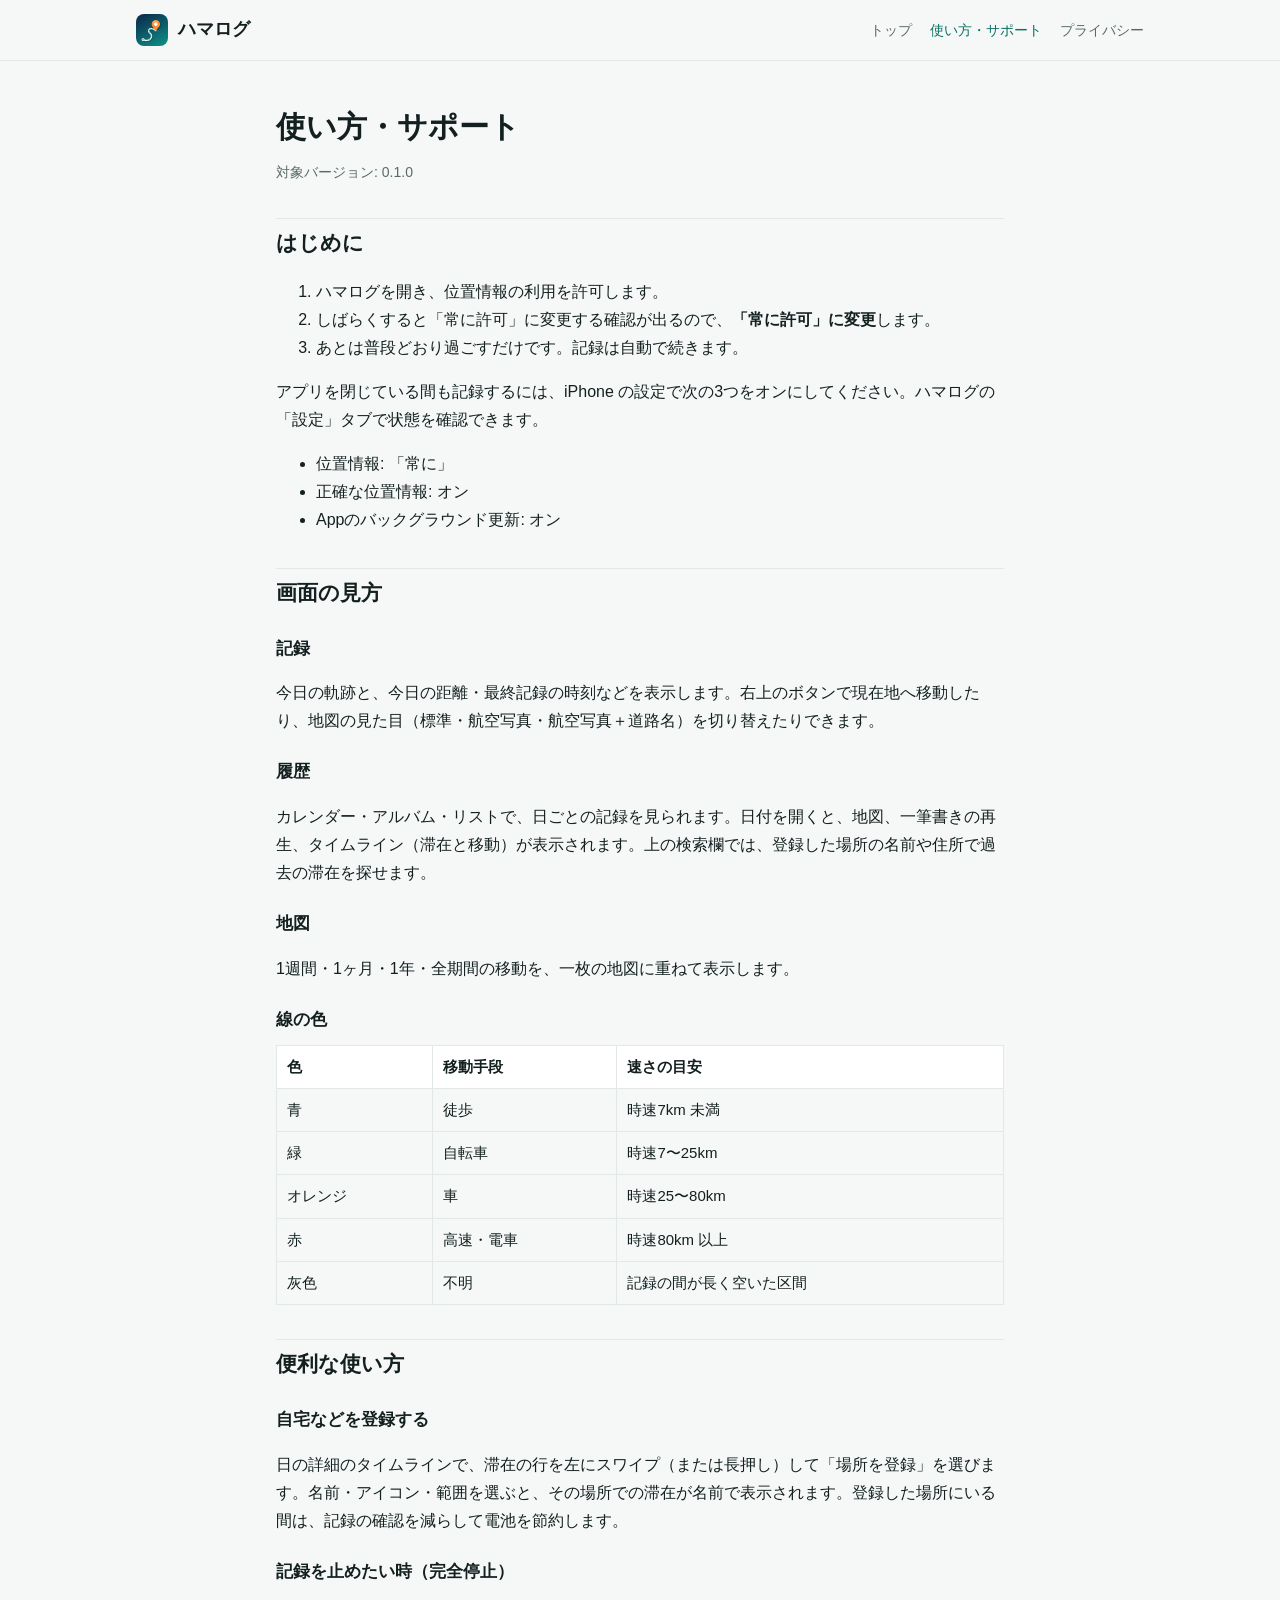
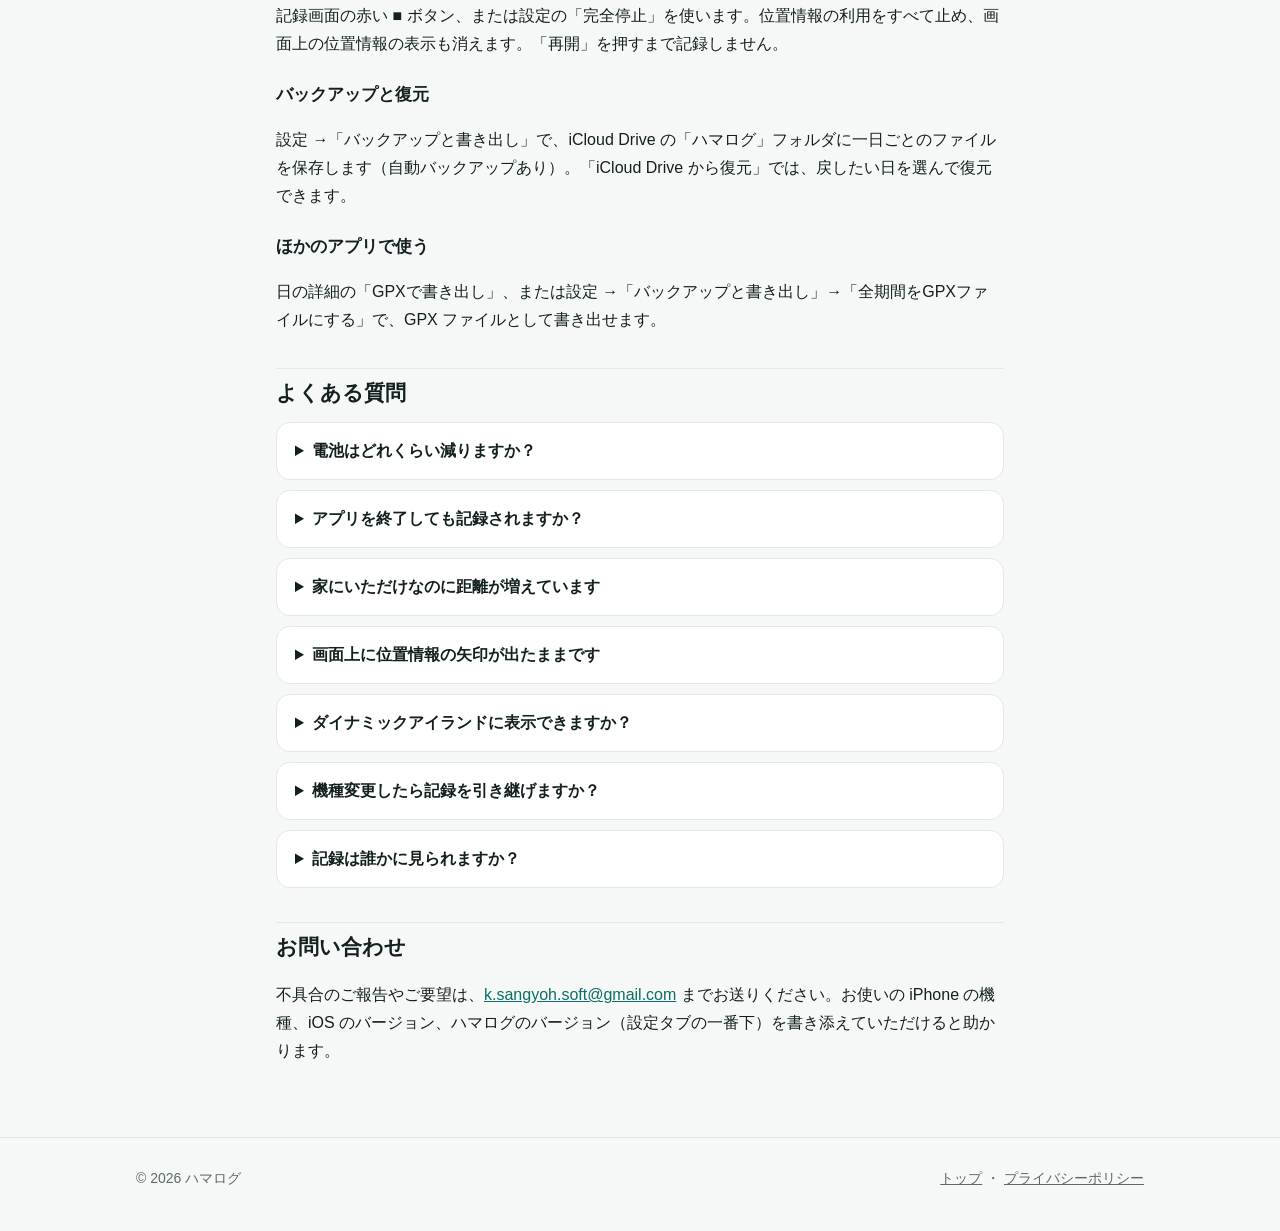
==== support.html @ 606d51f3 "ハマログ 公式サイト（トップ・使い方・プライバシーポリシー） Co-Authored-By: Claude Opus 5.5 <noreply@anthropic.com>" ====
<!doctype html>
<html lang="ja">
<head>
  <meta charset="utf-8">
  <meta name="viewport" content="width=device-width, initial-scale=1">
  <title>使い方・サポート - ハマログ</title>
  <meta name="description" content="ハマログの使い方、よくある質問、お問い合わせ先。">
  <link rel="icon" href="assets/favicon.png">
  <link rel="stylesheet" href="style.css">
</head>
<body>
  <header class="site-header">
    <div class="wrap">
      <a class="brand" href="./"><img src="assets/app-icon.png" alt="">ハマログ</a>
      <nav>
        <a href="./" class="hide-sm">トップ</a>
        <a href="support.html" aria-current="page">使い方・サポート</a>
        <a href="privacy.html">プライバシー</a>
      </nav>
    </div>
  </header>

  <main class="doc">
    <div class="wrap">
      <h1>使い方・サポート</h1>
      <p class="date">対象バージョン: 0.1.0</p>

      <h2>はじめに</h2>
      <ol>
        <li>ハマログを開き、位置情報の利用を許可します。</li>
        <li>しばらくすると「常に許可」に変更する確認が出るので、<strong>「常に許可」に変更</strong>します。</li>
        <li>あとは普段どおり過ごすだけです。記録は自動で続きます。</li>
      </ol>
      <p>アプリを閉じている間も記録するには、iPhone の設定で次の3つをオンにしてください。ハマログの「設定」タブで状態を確認できます。</p>
      <ul>
        <li>位置情報: 「常に」</li>
        <li>正確な位置情報: オン</li>
        <li>Appのバックグラウンド更新: オン</li>
      </ul>

      <h2>画面の見方</h2>
      <h3>記録</h3>
      <p>今日の軌跡と、今日の距離・最終記録の時刻などを表示します。右上のボタンで現在地へ移動したり、地図の見た目（標準・航空写真・航空写真＋道路名）を切り替えたりできます。</p>
      <h3>履歴</h3>
      <p>カレンダー・アルバム・リストで、日ごとの記録を見られます。日付を開くと、地図、一筆書きの再生、タイムライン（滞在と移動）が表示されます。上の検索欄では、登録した場所の名前や住所で過去の滞在を探せます。</p>
      <h3>地図</h3>
      <p>1週間・1ヶ月・1年・全期間の移動を、一枚の地図に重ねて表示します。</p>
      <h3>線の色</h3>
      <table>
        <tr><th>色</th><th>移動手段</th><th>速さの目安</th></tr>
        <tr><td>青</td><td>徒歩</td><td>時速7km 未満</td></tr>
        <tr><td>緑</td><td>自転車</td><td>時速7〜25km</td></tr>
        <tr><td>オレンジ</td><td>車</td><td>時速25〜80km</td></tr>
        <tr><td>赤</td><td>高速・電車</td><td>時速80km 以上</td></tr>
        <tr><td>灰色</td><td>不明</td><td>記録の間が長く空いた区間</td></tr>
      </table>

      <h2>便利な使い方</h2>
      <h3>自宅などを登録する</h3>
      <p>日の詳細のタイムラインで、滞在の行を左にスワイプ（または長押し）して「場所を登録」を選びます。名前・アイコン・範囲を選ぶと、その場所での滞在が名前で表示されます。登録した場所にいる間は、記録の確認を減らして電池を節約します。</p>
      <h3>記録を止めたい時（完全停止）</h3>
      <p>記録画面の赤い ■ ボタン、または設定の「完全停止」を使います。位置情報の利用をすべて止め、画面上の位置情報の表示も消えます。「再開」を押すまで記録しません。</p>
      <h3>バックアップと復元</h3>
      <p>設定 →「バックアップと書き出し」で、iCloud Drive の「ハマログ」フォルダに一日ごとのファイルを保存します（自動バックアップあり）。「iCloud Drive から復元」では、戻したい日を選んで復元できます。</p>
      <h3>ほかのアプリで使う</h3>
      <p>日の詳細の「GPXで書き出し」、または設定 →「バックアップと書き出し」→「全期間をGPXファイルにする」で、GPX ファイルとして書き出せます。</p>

      <h2>よくある質問</h2>
      <details>
        <summary>電池はどれくらい減りますか？</summary>
        <p>標準の「2分ごと」では、必要な時だけ数秒間 GPS を使うため、減りは少なめです。開発時の計測では、約4時間半の利用で1%でした。「連続（約1秒ごと）」にすると電池の消費が大きく増えます。</p>
      </details>
      <details>
        <summary>アプリを終了しても記録されますか？</summary>
        <p>はい。最後に記録した地点から約150m 移動すると、iPhone がハマログを起こして記録を再開します。終了してから動き出すまでの間は記録されません。位置情報が「常に」で、Appのバックグラウンド更新がオンである必要があります。</p>
      </details>
      <details>
        <summary>家にいただけなのに距離が増えています</summary>
        <p>GPS は止まっていても位置が少しずつぶれます。設定の「止まっている時の誤差を補正」をオンにし、「記録済みの日の距離を計算し直す」を押してください。</p>
      </details>
      <details>
        <summary>画面上に位置情報の矢印が出たままです</summary>
        <p>記録を続けている間は、iPhone が「位置情報を使っている」ことを知らせる表示を出します。位置情報が「常に」の場合は、設定の「位置情報の表示を控えめにする」で目立たなくできます。すべて消したい時は「完全停止」を使ってください。</p>
      </details>
      <details>
        <summary>ダイナミックアイランドに表示できますか？</summary>
        <p>設定 →「ダイナミックアイランド」→「移動中を表示」をオンにすると、動き出した時に進む向きの矢印と距離を表示します。表示をタップするとハマログが開きます（iPhone の仕組み上、開かないようにはできません）。</p>
      </details>
      <details>
        <summary>機種変更したら記録を引き継げますか？</summary>
        <p>前の iPhone で「今すぐバックアップ」を行い、新しい iPhone で同じ Apple アカウントにサインインして、「iCloud Drive から復元」を選んでください。</p>
      </details>
      <details>
        <summary>記録は誰かに見られますか？</summary>
        <p>いいえ。記録は iPhone の中と、あなた自身の iCloud Drive にだけ保存され、開発者に送られることはありません。詳しくは<a href="privacy.html">プライバシーポリシー</a>をご覧ください。</p>
      </details>

      <h2>お問い合わせ</h2>
      <p>不具合のご報告やご要望は、<a href="mailto:k.sangyoh.soft@gmail.com">k.sangyoh.soft@gmail.com</a> までお送りください。お使いの iPhone の機種、iOS のバージョン、ハマログのバージョン（設定タブの一番下）を書き添えていただけると助かります。</p>
    </div>
  </main>

  <footer>
    <div class="wrap">
      <span>© 2026 ハマログ</span>
      <span><a href="./">トップ</a> ・ <a href="privacy.html">プライバシーポリシー</a></span>
    </div>
  </footer>
</body>
</html>
---- style.css ----
:root {
  --bg: #f6f8f8;
  --surface: #ffffff;
  --text: #13201f;
  --muted: #5b6b69;
  --accent: #0d9488;
  --accent-ink: #0b6f66;
  --line: #e2e8e7;
  --walk: #0a84ff;
  --bike: #30b350;
  --car: #ff9500;
  --fast: #ff3b30;
  --shadow: 0 10px 30px rgba(15, 40, 38, 0.08);
}
@media (prefers-color-scheme: dark) {
  :root {
    --bg: #0e1515;
    --surface: #172121;
    --text: #e8efee;
    --muted: #9fb1ae;
    --accent: #2dd4bf;
    --accent-ink: #5eead4;
    --line: #253332;
    --shadow: 0 10px 30px rgba(0, 0, 0, 0.35);
  }
}

* { box-sizing: border-box; }
html { -webkit-text-size-adjust: 100%; }
body {
  margin: 0;
  background: var(--bg);
  color: var(--text);
  font-family: -apple-system, BlinkMacSystemFont, "Hiragino Sans", "Hiragino Kaku Gothic ProN", "Noto Sans JP", sans-serif;
  line-height: 1.75;
}
a { color: var(--accent-ink); }
img { max-width: 100%; display: block; }

.wrap { max-width: 1040px; margin: 0 auto; padding: 0 16px; }

/* ヘッダー */
.site-header {
  position: sticky; top: 0; z-index: 10;
  background: color-mix(in srgb, var(--bg) 88%, transparent);
  backdrop-filter: saturate(160%) blur(12px);
  -webkit-backdrop-filter: saturate(160%) blur(12px);
  border-bottom: 1px solid var(--line);
}
.site-header .wrap { display: flex; align-items: center; gap: 12px; height: 60px; }
.brand { display: flex; align-items: center; gap: 10px; text-decoration: none; color: var(--text); font-weight: 700; font-size: 18px; }
.brand img { width: 32px; height: 32px; border-radius: 8px; }
.site-header nav { margin-left: auto; display: flex; gap: 18px; font-size: 14px; }
.site-header nav a { text-decoration: none; color: var(--muted); }
.site-header nav a:hover, .site-header nav a[aria-current="page"] { color: var(--accent-ink); }

/* ヒーロー */
.hero { padding: 56px 0 32px; }
.hero .wrap { display: grid; grid-template-columns: 1.1fr 0.9fr; gap: 40px; align-items: center; }
.hero h1 { font-size: clamp(30px, 5vw, 46px); line-height: 1.25; margin: 0 0 16px; letter-spacing: 0.01em; }
.hero p.lead { font-size: 18px; color: var(--muted); margin: 0 0 24px; }
.hero .icon { width: 88px; height: 88px; border-radius: 20px; box-shadow: var(--shadow); margin-bottom: 20px; }
.badges { display: flex; flex-wrap: wrap; gap: 8px; margin: 20px 0 0; padding: 0; list-style: none; }
.badges li { font-size: 13px; padding: 4px 12px; border-radius: 999px; background: var(--surface); border: 1px solid var(--line); color: var(--muted); }
.button {
  display: inline-flex; align-items: center; gap: 8px;
  padding: 12px 22px; border-radius: 999px; font-weight: 700; text-decoration: none;
  background: var(--accent); color: #fff;
}
.button.disabled { background: var(--line); color: var(--muted); pointer-events: none; }
.phone { border-radius: 36px; overflow: hidden; box-shadow: var(--shadow); border: 6px solid #1c1c1e; max-width: 300px; margin: 0 auto; }

/* セクション */
section { padding: 48px 0; }
section h2 { font-size: 28px; margin: 0 0 8px; }
section .sub { color: var(--muted); margin: 0 0 28px; }

.features { display: grid; grid-template-columns: repeat(3, 1fr); gap: 16px; }
.card { background: var(--surface); border: 1px solid var(--line); border-radius: 18px; padding: 22px; box-shadow: var(--shadow); }
.card h3 { margin: 0 0 8px; font-size: 18px; }
.card p { margin: 0; color: var(--muted); font-size: 15px; }
.card .emoji { font-size: 26px; margin-bottom: 6px; }

.legend { display: flex; flex-wrap: wrap; gap: 14px; margin-top: 10px; font-size: 14px; color: var(--muted); }
.legend span::before { content: ""; display: inline-block; width: 18px; height: 5px; border-radius: 3px; margin-right: 6px; vertical-align: middle; background: var(--c); }

.shots { display: grid; grid-template-columns: repeat(3, 1fr); gap: 20px; }
.shot figure { margin: 0; }
.shot img { border-radius: 26px; border: 5px solid #1c1c1e; box-shadow: var(--shadow); }
.shot figcaption { text-align: center; margin-top: 10px; font-weight: 600; font-size: 15px; }

.privacy-box { background: var(--surface); border: 1px solid var(--line); border-radius: 18px; padding: 26px; box-shadow: var(--shadow); }
.privacy-box ul { margin: 0; padding-left: 1.2em; }

/* 文書ページ */
.doc { padding: 40px 0 56px; }
.doc .wrap { max-width: 760px; }
.doc h1 { font-size: 30px; margin: 0 0 6px; }
.doc .date { color: var(--muted); margin: 0 0 28px; font-size: 14px; }
.doc h2 { font-size: 21px; margin: 34px 0 10px; padding-top: 6px; border-top: 1px solid var(--line); }
.doc h3 { font-size: 17px; margin: 22px 0 6px; }
.doc table { width: 100%; border-collapse: collapse; font-size: 15px; margin: 10px 0; }
.doc th, .doc td { border: 1px solid var(--line); padding: 8px 10px; text-align: left; vertical-align: top; }
.doc th { background: var(--surface); }
details { background: var(--surface); border: 1px solid var(--line); border-radius: 14px; padding: 14px 18px; margin: 10px 0; }
details summary { cursor: pointer; font-weight: 700; }
details p { margin: 10px 0 0; color: var(--muted); }

footer { border-top: 1px solid var(--line); padding: 28px 0 40px; color: var(--muted); font-size: 14px; }
footer .wrap { display: flex; flex-wrap: wrap; gap: 16px; justify-content: space-between; }
footer a { color: var(--muted); }

@media (max-width: 820px) {
  .hero .wrap { grid-template-columns: 1fr; }
  .hero { padding-top: 32px; }
  .features { grid-template-columns: 1fr; }
  .shots { grid-template-columns: repeat(2, 1fr); gap: 14px; }
  .site-header nav { gap: 12px; }
}
@media (max-width: 420px) {
  .site-header nav a.hide-sm { display: none; }
  .shot img { border-radius: 18px; border-width: 4px; }
}
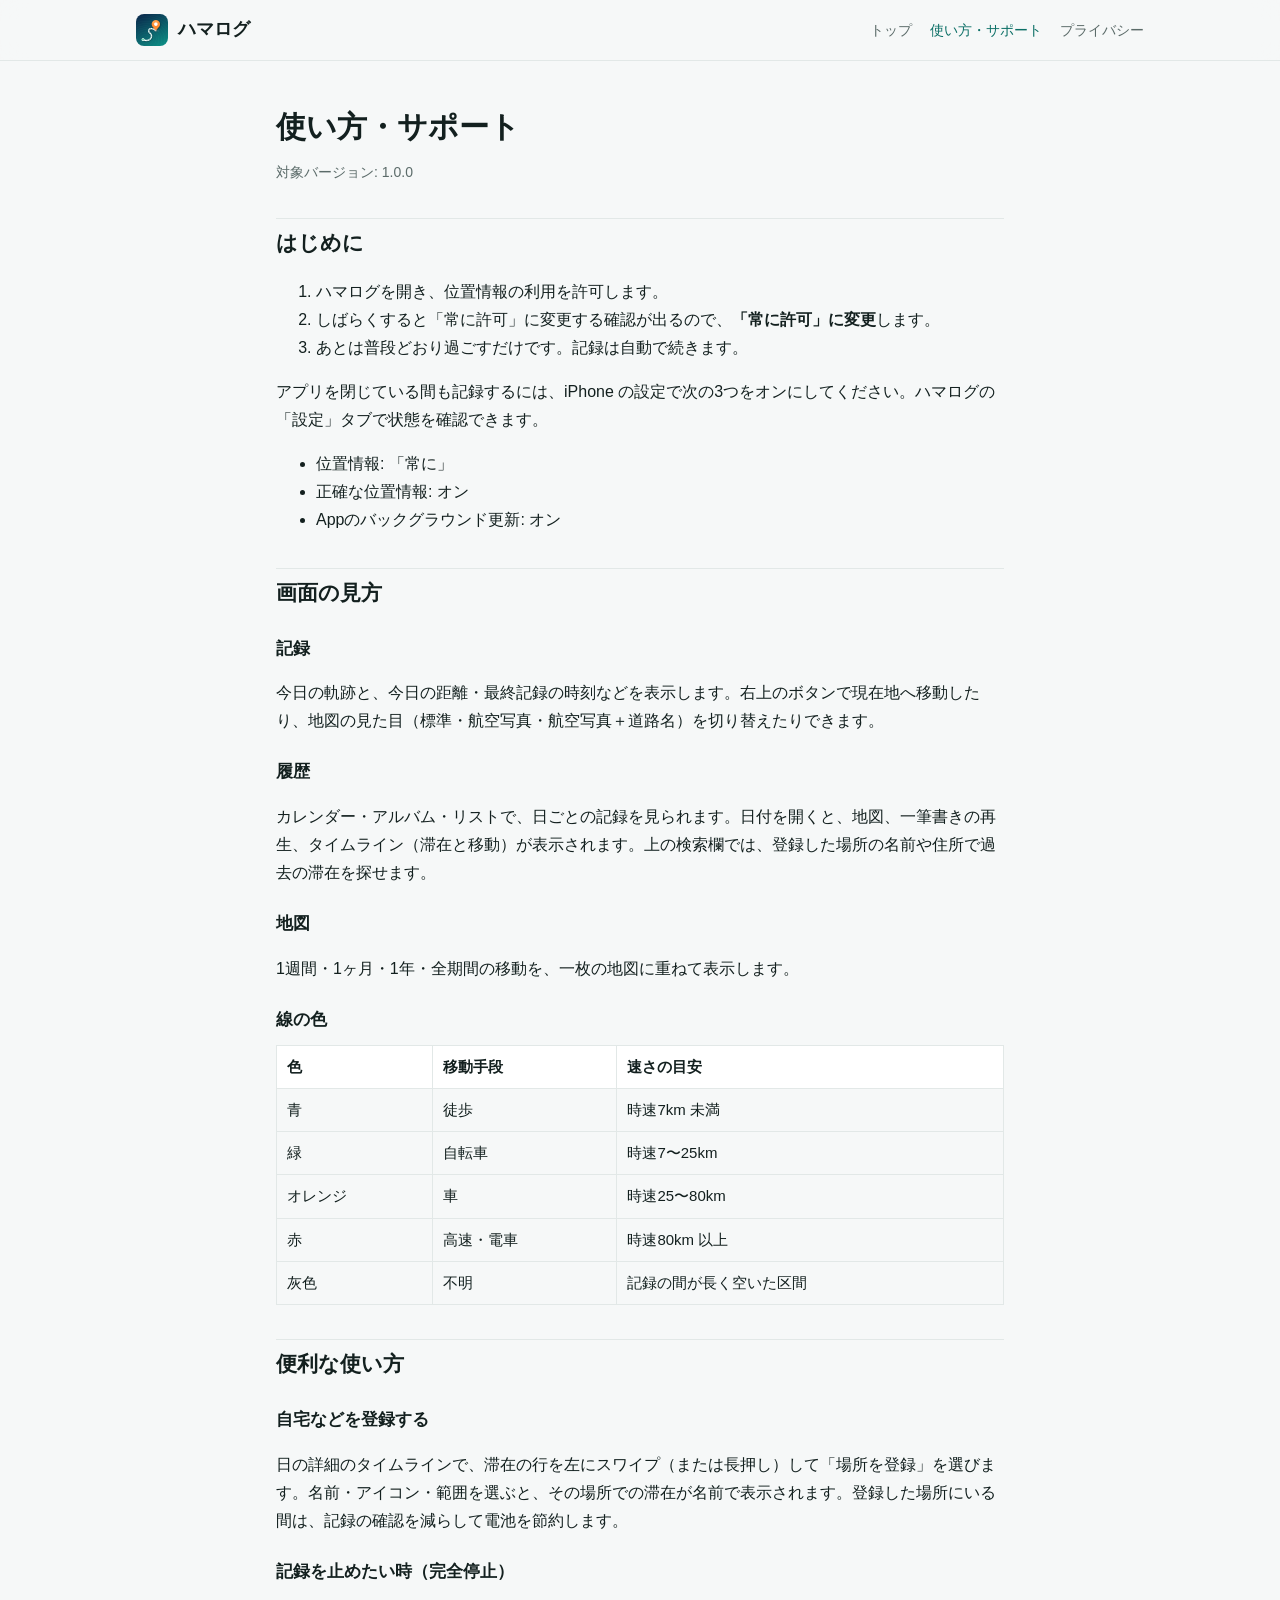
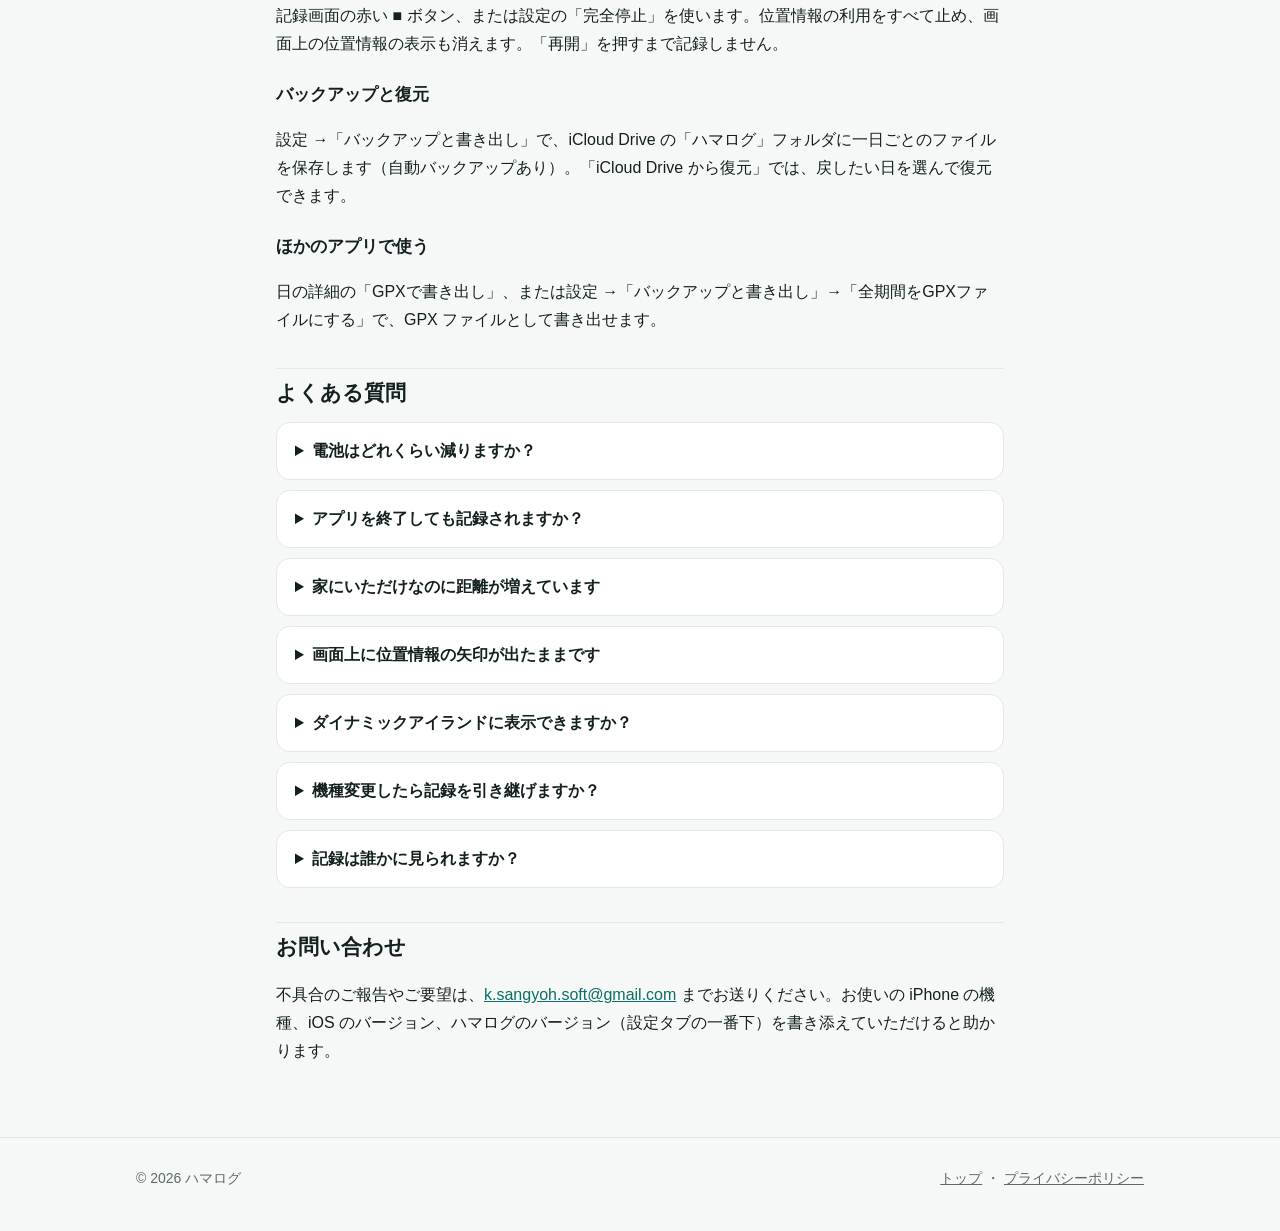
==== commit 10f4b02b: "対象バージョンを 1.0.0 に Co-Authored-By: Claude Opus 5.5 <noreply@anthropic.com>" ====
--- a/support.html
+++ b/support.html
@@ -23,7 +23,7 @@
   <main class="doc">
     <div class="wrap">
       <h1>使い方・サポート</h1>
-      <p class="date">対象バージョン: 0.1.0</p>
+      <p class="date">対象バージョン: 1.0.0</p>
 
       <h2>はじめに</h2>
       <ol>
@@ -80,7 +80,7 @@
       </details>
       <details>
         <summary>画面上に位置情報の矢印が出たままです</summary>
-        <p>記録を続けている間は、iPhone が「位置情報を使っている」ことを知らせる表示を出します。位置情報が「常に」の場合は、設定の「位置情報の表示を控えめにする」で目立たなくできます。すべて消したい時は「完全停止」を使ってください。</p>
+        <p>記録を続けている間は、iPhone が「位置情報を使っている」ことを知らせる表示を出します。すべて消したい時は「完全停止」を使ってください。設定の「位置情報の表示を控えめにする」で目立たなくすることもできますが、裏での記録が途切れやすくなるため、おすすめしません。</p>
       </details>
       <details>
         <summary>ダイナミックアイランドに表示できますか？</summary>
